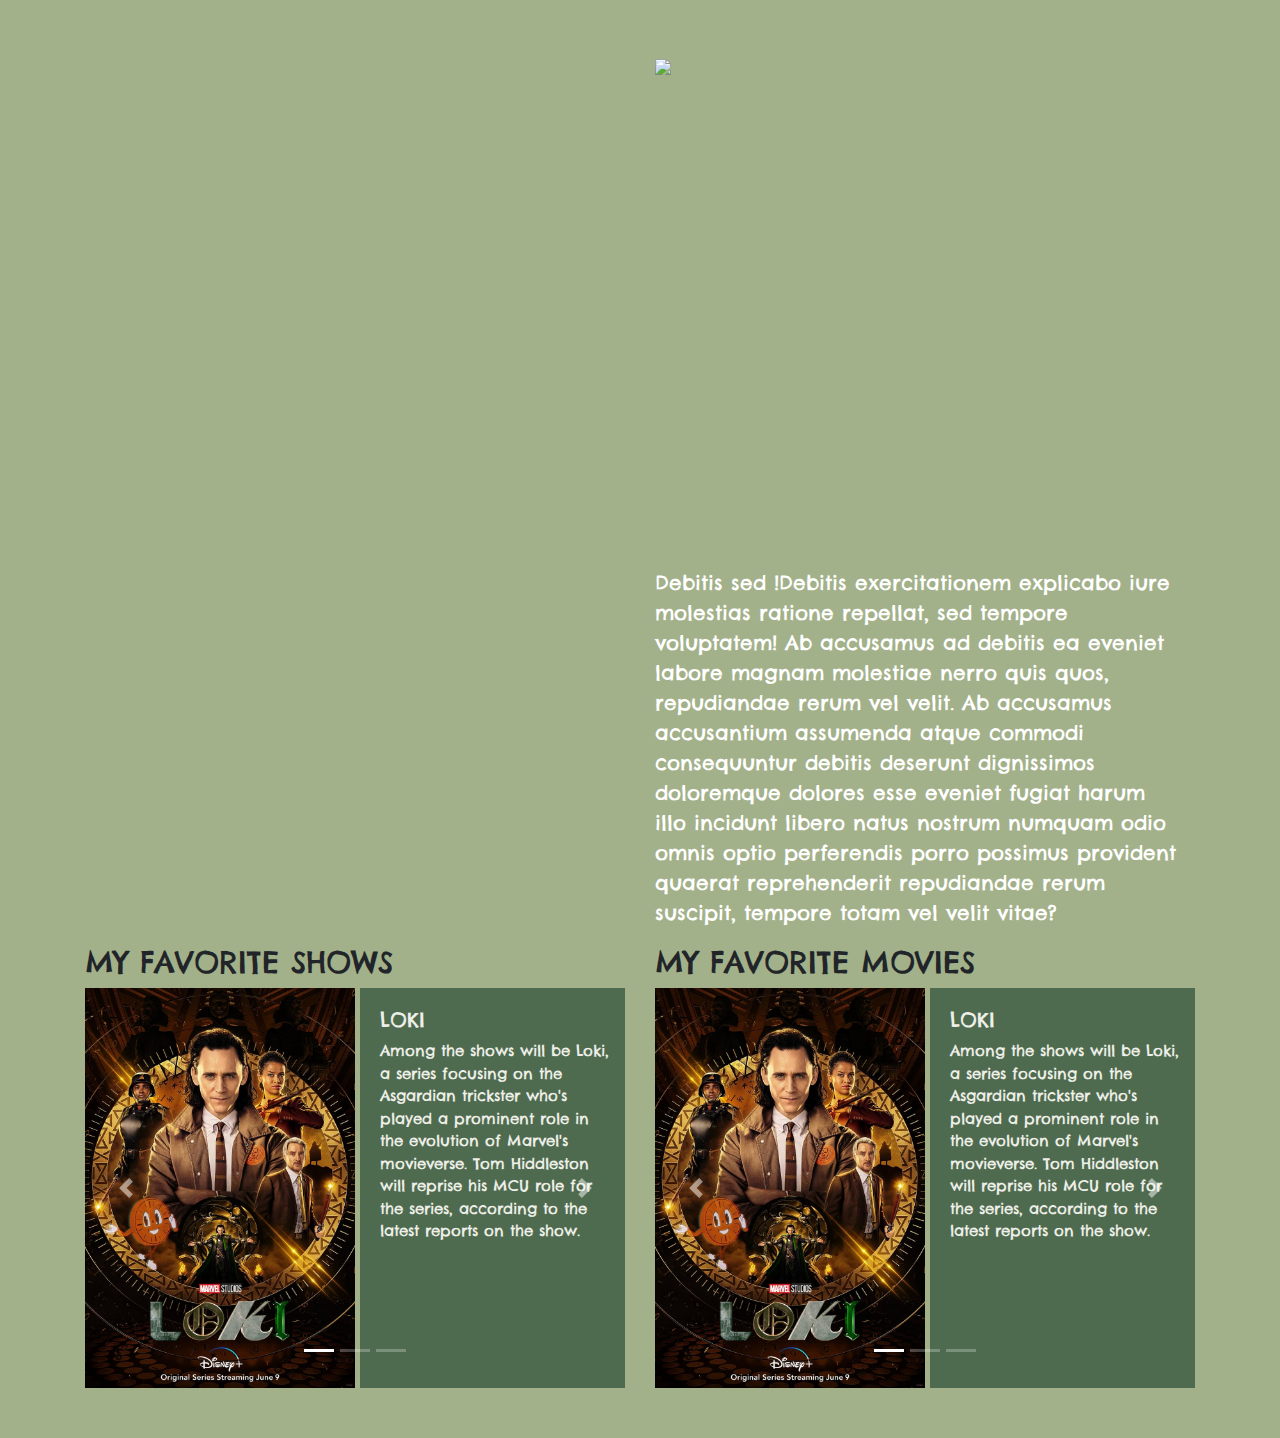
==== personal.html @ 5ac84c45 "added a personal page with an carousel" ====
<!DOCTYPE html>
<html lang="de">
<head>
    <meta charset="utf-8">
    <link rel="stylesheet" href="https://maxcdn.bootstrapcdn.com/bootstrap/4.5.2/css/bootstrap.min.css">
    <link rel="stylesheet" href="https://maxcdn.bootstrapcdn.com/bootstrap/4.0.0/css/bootstrap.min.css" integrity="sha384-Gn5384xqQ1aoWXA+058RXPxPg6fy4IWvTNh0E263XmFcJlSAwiGgFAW/dAiS6JXm" crossorigin="anonymous">
    <script src="https://code.jquery.com/jquery-3.2.1.slim.min.js" integrity="sha384-KJ3o2DKtIkvYIK3UENzmM7KCkRr/rE9/Qpg6aAZGJwFDMVNA/GpGFF93hXpG5KkN" crossorigin="anonymous"></script>
    <script src="https://cdnjs.cloudflare.com/ajax/libs/popper.js/1.12.9/umd/popper.min.js" integrity="sha384-ApNbgh9B+Y1QKtv3Rn7W3mgPxhU9K/ScQsAP7hUibX39j7fakFPskvXusvfa0b4Q" crossorigin="anonymous"></script>
    <script src="https://maxcdn.bootstrapcdn.com/bootstrap/4.0.0/js/bootstrap.min.js" integrity="sha384-JZR6Spejh4U02d8jOt6vLEHfe/JQGiRRSQQxSfFWpi1MquVdAyjUar5+76PVCmYl" crossorigin="anonymous"></script>
    <link rel="stylesheet" type="text/css" href="style.css">
    <link href="https://fonts.googleapis.com/css?family=Chelsea+Market" rel="stylesheet">
    <meta name="viewport" content="width=device-width, initial-scale=1">
    <title>LB02</title>
</head>
<body>
<div class="personal container">



<div class="container">
    <div class="row">
        <div class="col-md-6">
        <iframe src="https://open.spotify.com/embed/playlist/2rVO7nDTKiqUsT6PptPGSN" width="100%" height="510" frameBorder="0" allowtransparency="true" allow="encrypted-media"></iframe>
    </div>
        <div class="col-md-6">
            <img src="https://media.giphy.com/media/fTz2gJRh37GpDaiiyD/giphy.gif">
        </div>
    </div>
<div class="row">
    <div class="col-lg-6">

    </div>
    <div class="col-lg-6">
        <p class="">Debitis sed
            !Debitis exercitationem explicabo iure molestias ratione repellat, sed tempore voluptatem! Ab accusamus ad debitis ea eveniet labore magnam molestiae nerro quis quos, repudiandae rerum vel velit. Ab accusamus accusantium assumenda atque commodi consequuntur debitis deserunt dignissimos doloremque dolores esse eveniet fugiat harum illo incidunt libero natus nostrum numquam odio omnis optio perferendis porro possimus provident quaerat reprehenderit repudiandae rerum suscipit, tempore totam vel velit vitae?</p>
    </div>
</div>
</div>


    <div class="row">

        <div class="col-md-6">
        <h1 class="favs">MY FAVORITE SHOWS</h1>
        </div>

        <div class="col-md-6">
            <h1 class="favs">MY FAVORITE MOVIES</h1>
        </div>

    </div>

<div class="row">

    <div class="col-md-6">
        <div id="carouselExampleCaptions" class="carousel slide" data-ride="carousel">
            <ol class="carousel-indicators">
                <li data-target="#carouselExampleCaptions" data-slide-to="0" class="active"></li>
                <li data-target="#carouselExampleCaptions" data-slide-to="1"></li>
                <li data-target="#carouselExampleCaptions" data-slide-to="2"></li>
            </ol>
            <div class="carousel-inner">
                <div class="carousel-item active">
                    <img src="images/lokiposter.jpg" class="d-block w-50" alt="...">
                    <div class="carousel-caption d-none d-md-block">
                        <h5 class="help">loki</h5>
                        <p class="help">Among the shows will be Loki, a series focusing on the Asgardian trickster who's played a prominent role in the evolution of Marvel's movieverse. Tom Hiddleston will reprise his MCU role for the series, according to the latest reports on the show.</p>
                    </div>
                </div>
                <div class="carousel-item">
                    <img src="images/b99.jpg" class="d-block w-50" alt="...">
                    <div class="carousel-caption d-none d-md-block">
                        <h5 class="help">brooklyn nine nine</h5>
                        <p class="help">The series revolves around Jake Peralta (Andy Samberg), a New York City Police Department (NYPD) detective in Brooklyn's fictional 99th Precinct, who often comes into conflict with his commanding officer, the serious and stern Captain Raymond Holt</p>
                    </div>
                </div>
                <div class="carousel-item">
                    <img src="images/queensgambit.jpg" class="d-block w-50" alt="...">
                    <div class="carousel-caption d-none d-md-block">
                        <h5 class="help">the queens gambit</h5>
                        <p class="help">The Queen's Gambit follows the life of an orphan chess prodigy, Elizabeth Harmon, during her quest to become the world's greatest chess player while struggling with emotional problems, drugs and alcohol dependency.</p>
                    </div>
                </div>
            </div>
            <a class="carousel-control-prev" href="#carouselExampleCaptions" role="button" data-slide="prev">
                <span class="carousel-control-prev-icon" aria-hidden="true"></span>
                <span class="sr-only">Previous</span>
            </a>
            <a class="carousel-control-next" href="#carouselExampleCaptions" role="button" data-slide="next">
                <span class="carousel-control-next-icon" aria-hidden="true"></span>
                <span class="sr-only">Next</span>
            </a>
        </div>
    </div>



    <div class="col-md-6">

        <div id="carouselExampleCaptions" class="carousel slide" data-ride="carousel">
            <ol class="carousel-indicators">
                <li data-target="#carouselExampleCaptions" data-slide-to="0" class="active"></li>
                <li data-target="#carouselExampleCaptions" data-slide-to="1"></li>
                <li data-target="#carouselExampleCaptions" data-slide-to="2"></li>
            </ol>
            <div class="carousel-inner">
                <div class="carousel-item active">
                    <img src="images/lokiposter.jpg" class="d-block w-50" alt="...">
                    <div class="carousel-caption d-none d-md-block">
                        <h5 class="help">loki</h5>
                        <p class="help">Among the shows will be Loki, a series focusing on the Asgardian trickster who's played a prominent role in the evolution of Marvel's movieverse. Tom Hiddleston will reprise his MCU role for the series, according to the latest reports on the show.</p>
                    </div>
                </div>
                <div class="carousel-item">
                    <img src="images/b99.jpg" class="d-block w-50" alt="...">
                    <div class="carousel-caption d-none d-md-block">
                        <h5 class="help">brooklyn nine nine</h5>
                        <p class="help">The series revolves around Jake Peralta (Andy Samberg), a New York City Police Department (NYPD) detective in Brooklyn's fictional 99th Precinct, who often comes into conflict with his commanding officer, the serious and stern Captain Raymond Holt</p>
                    </div>
                </div>
                <div class="carousel-item">
                    <img src="images/queensgambit.jpg" class="d-block w-50" alt="...">
                    <div class="carousel-caption d-none d-md-block">
                        <h5 class="help">the queens gambit</h5>
                        <p class="help">The Queen's Gambit follows the life of an orphan chess prodigy, Elizabeth Harmon, during her quest to become the world's greatest chess player while struggling with emotional problems, drugs and alcohol dependency.</p>
                    </div>
                </div>
            </div>
            <a class="carousel-control-prev" href="#carouselExampleCaptions" role="button" data-slide="prev">
                <span class="carousel-control-prev-icon" aria-hidden="true"></span>
                <span class="sr-only">Previous</span>
            </a>
            <a class="carousel-control-next" href="#carouselExampleCaptions" role="button" data-slide="next">
                <span class="carousel-control-next-icon" aria-hidden="true"></span>
                <span class="sr-only">Next</span>
            </a>
        </div>
    </div>
</div>




</div>
</body>
</html>
---- style.css ----
body{
    background-color: #a3b18a !important;
    font-family: "arial";
    font-size: 20px;
    padding: 50px;
}

p{
    color: white;
    font-family: 'Chelsea Market', sans-serif;
}

h1{
    font-family: 'Chelsea Market', sans-serif; font-weight:400;

    }


h5{
    color: white;
    font-family: 'Chelsea Market', sans-serif;
    text-transform: uppercase;
    text-align: center;
}

.help{
text-align: left;}

#carouselButtons {
    margin-left: 100px;
    position: absolute;
}


.carousel-caption {
    position: absolute;
    left: 51%;
    width: 50%;
    height: 100%;
    background-color: #3a5a40;
    opacity: 0.8;
    bottom:0;
    right: auto;
    font-family: 'Chelsea Market', sans-serif;
    font-size: 15px;
    padding: 20px;
}

.d-block{
    background-color: darkolivegreen;
}

.favs{
    font-size: 30px;
}

.topnav {
    overflow: hidden;
    background-color: darkolivegreen;
}

.topnav a {
    float: left;
    color: #fff;
    text-align: center;
    padding: 14px 16px;
    text-decoration: none;
    font-size: 17px;
}

.topnav a:hover {
    background-color: #ddd;
    color: darkolivegreen;
}

.topnav a.active {
    background-color: #3a5a40;
    color: white;
}
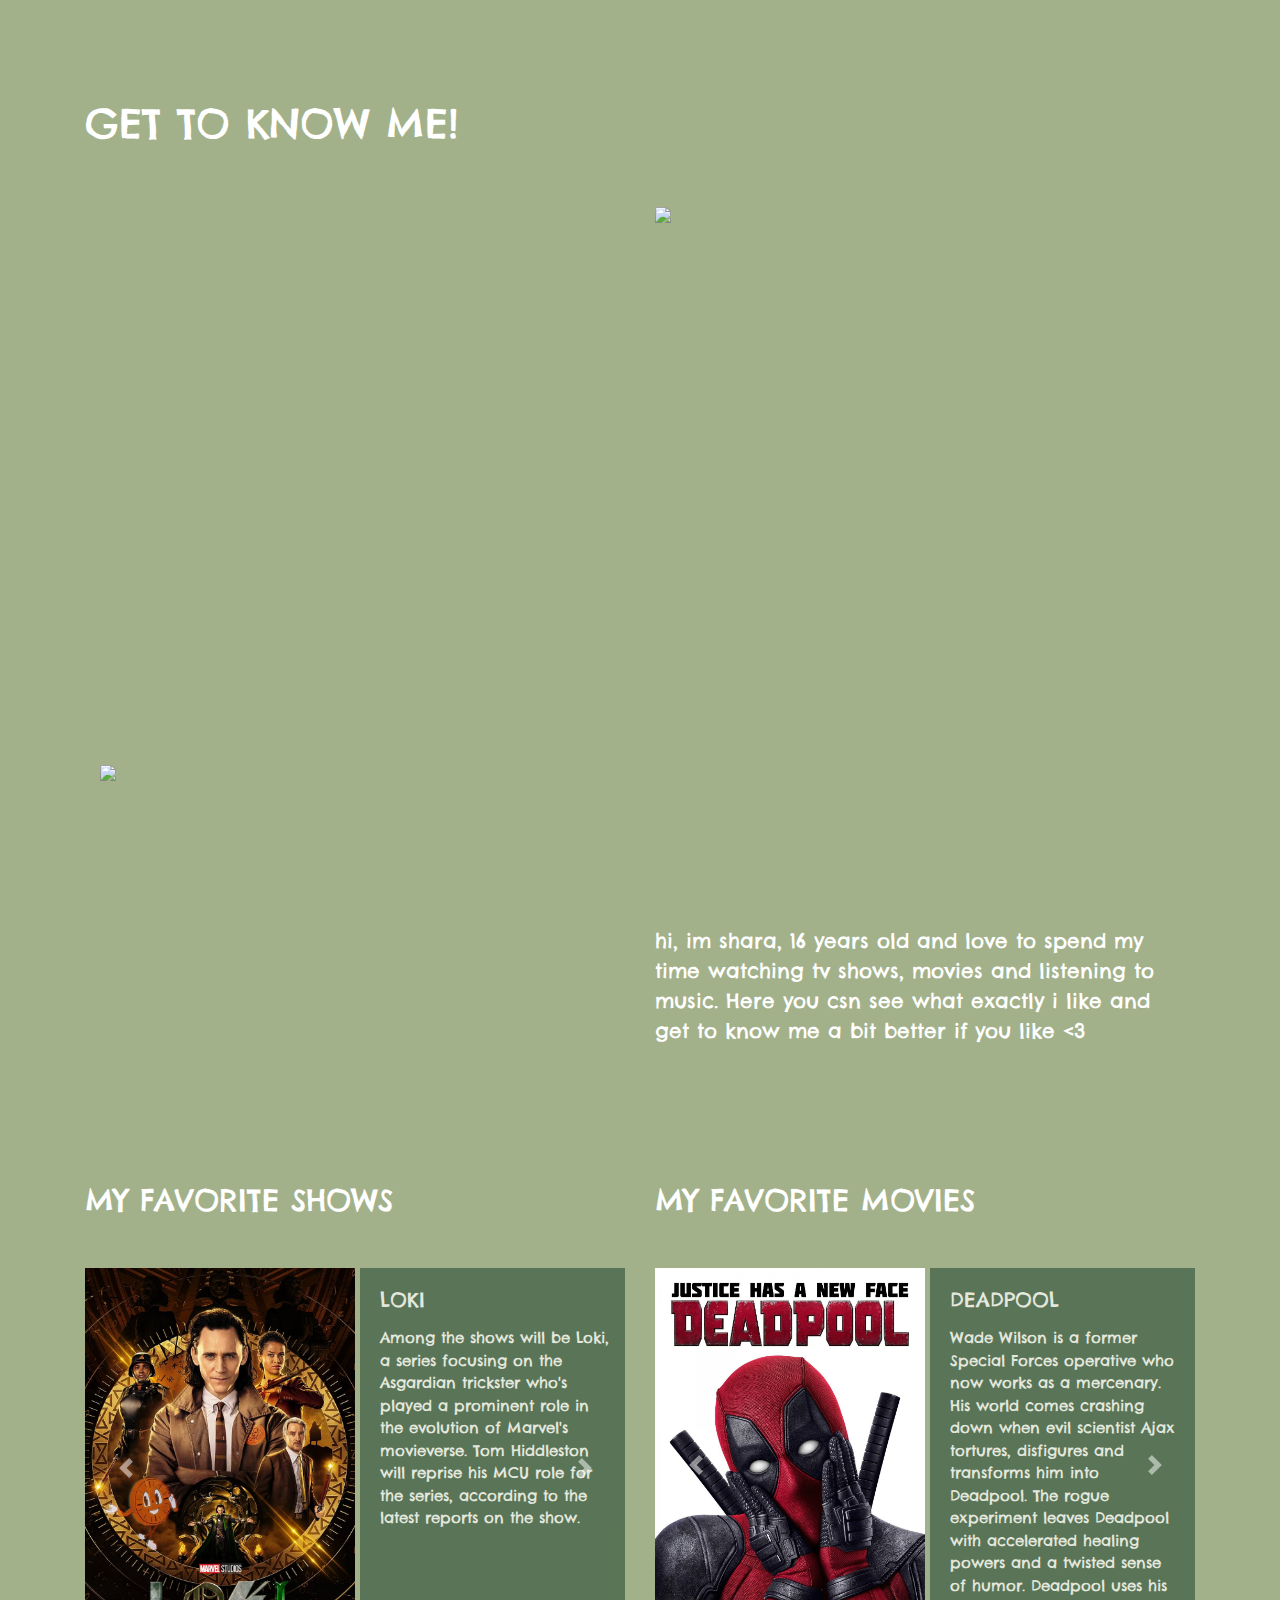
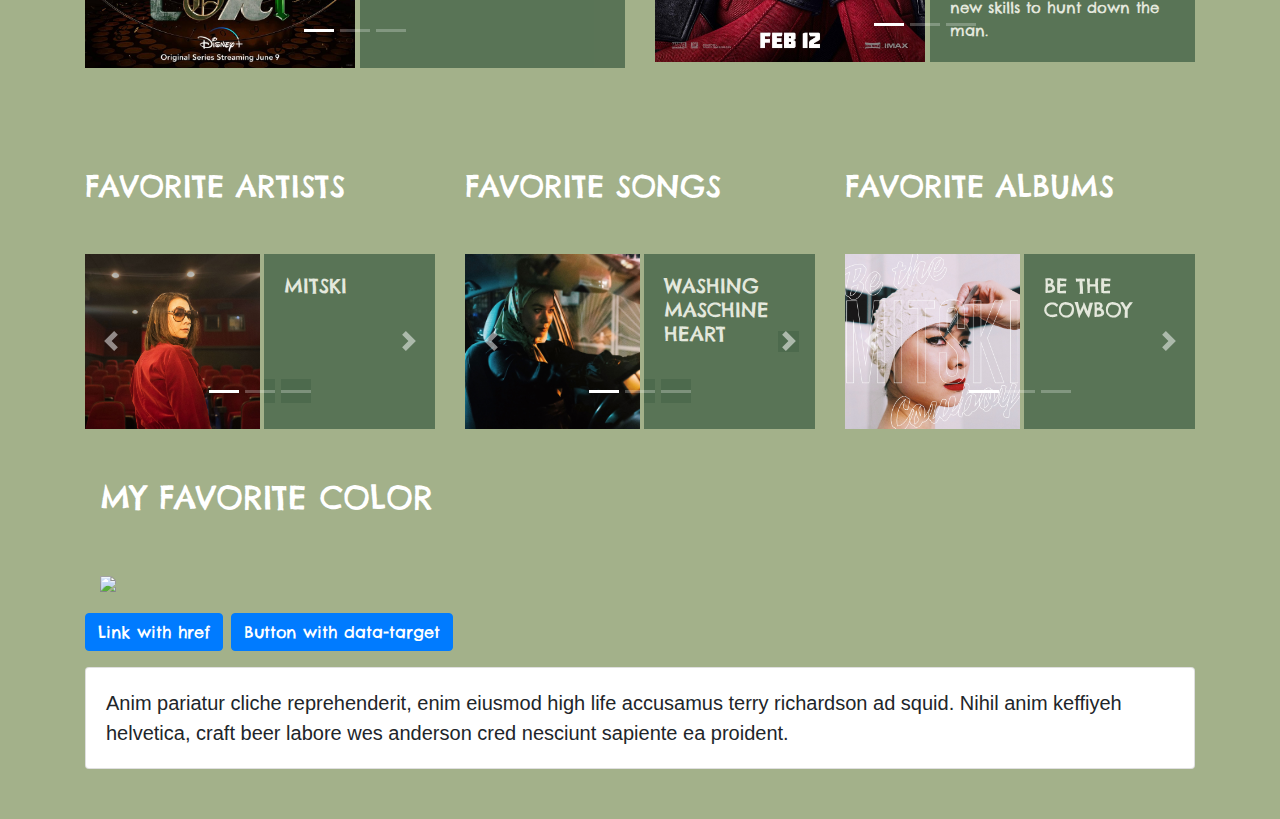
==== commit fe9864e6: "added more carousels and content" ====
--- a/personal.html
+++ b/personal.html
@@ -17,27 +17,33 @@
 
 
 
+    <h1>GET TO KNOW ME!</h1>
+
 <div class="container">
     <div class="row">
         <div class="col-md-6">
-        <iframe src="https://open.spotify.com/embed/playlist/2rVO7nDTKiqUsT6PptPGSN" width="100%" height="510" frameBorder="0" allowtransparency="true" allow="encrypted-media"></iframe>
+        <iframe src="https://open.spotify.com/embed/playlist/2rVO7nDTKiqUsT6PptPGSN" width="100%" height="480" frameBorder="0" allowtransparency="true" allow="encrypted-media"></iframe>
     </div>
         <div class="col-md-6">
-            <img src="https://media.giphy.com/media/fTz2gJRh37GpDaiiyD/giphy.gif">
-        </div>
-    </div>
+            <img class="img-fluid" src="https://media.giphy.com/media/daa8oT5L8Ox3ffWVjr/giphy.gif">
+        </div>
+    </div>
+
+
+
+    <div class="me">
 <div class="row">
     <div class="col-lg-6">
-
+        <img class="img-fluid" src="https://media.giphy.com/media/jjNuX0H9KWGotPwMfw/giphy.gif">
     </div>
     <div class="col-lg-6">
-        <p class="">Debitis sed
-            !Debitis exercitationem explicabo iure molestias ratione repellat, sed tempore voluptatem! Ab accusamus ad debitis ea eveniet labore magnam molestiae nerro quis quos, repudiandae rerum vel velit. Ab accusamus accusantium assumenda atque commodi consequuntur debitis deserunt dignissimos doloremque dolores esse eveniet fugiat harum illo incidunt libero natus nostrum numquam odio omnis optio perferendis porro possimus provident quaerat reprehenderit repudiandae rerum suscipit, tempore totam vel velit vitae?</p>
+        <p class="rollytrolly">hi, im shara, 16 years old and love to spend my time watching tv shows, movies and listening to music. Here you csn see what exactly i like and get to know me a bit better if you like <3 </p>
+            </div>
+        </div>
     </div>
 </div>
-</div>
-
-
+
+    <div class="carousel-1">
     <div class="row">
 
         <div class="col-md-6">
@@ -105,24 +111,24 @@
             </ol>
             <div class="carousel-inner">
                 <div class="carousel-item active">
-                    <img src="images/lokiposter.jpg" class="d-block w-50" alt="...">
-                    <div class="carousel-caption d-none d-md-block">
-                        <h5 class="help">loki</h5>
-                        <p class="help">Among the shows will be Loki, a series focusing on the Asgardian trickster who's played a prominent role in the evolution of Marvel's movieverse. Tom Hiddleston will reprise his MCU role for the series, according to the latest reports on the show.</p>
+                    <img src="images/deadpool.jpg" class="d-block w-50" alt="...">
+                    <div class="carousel-caption d-none d-md-block">
+                        <h5 class="help">deadpool</h5>
+                        <p class="help">Wade Wilson is a former Special Forces operative who now works as a mercenary. His world comes crashing down when evil scientist Ajax tortures, disfigures and transforms him into Deadpool. The rogue experiment leaves Deadpool with accelerated healing powers and a twisted sense of humor. Deadpool uses his new skills to hunt down the man.</p>
                     </div>
                 </div>
                 <div class="carousel-item">
-                    <img src="images/b99.jpg" class="d-block w-50" alt="...">
-                    <div class="carousel-caption d-none d-md-block">
-                        <h5 class="help">brooklyn nine nine</h5>
-                        <p class="help">The series revolves around Jake Peralta (Andy Samberg), a New York City Police Department (NYPD) detective in Brooklyn's fictional 99th Precinct, who often comes into conflict with his commanding officer, the serious and stern Captain Raymond Holt</p>
+                    <img src="images/xmendofp.jpg" class="d-block w-50" alt="...">
+                    <div class="carousel-caption d-none d-md-block">
+                        <h5 class="help">x-men days of future past</h5>
+                        <p class="help">Convinced that mutants pose a threat to humanity, Dr. Bolivar Trask develops the Sentinels, enormous robotic weapons that can detect a mutant gene and zero in on that person. With mutants now facing extinction, Wolverine volunteers to go back in time and rally the X-Men of the past to help change a moment in history and thereby save their future.</p>
                     </div>
                 </div>
                 <div class="carousel-item">
-                    <img src="images/queensgambit.jpg" class="d-block w-50" alt="...">
-                    <div class="carousel-caption d-none d-md-block">
-                        <h5 class="help">the queens gambit</h5>
-                        <p class="help">The Queen's Gambit follows the life of an orphan chess prodigy, Elizabeth Harmon, during her quest to become the world's greatest chess player while struggling with emotional problems, drugs and alcohol dependency.</p>
+                    <img src="images/ragnarok.jpg" class="d-block w-50" alt="...">
+                    <div class="carousel-caption d-none d-md-block">
+                        <h5 class="help">thor ragnarok</h5>
+                        <p class="help">Imprisoned on the other side of the universe, the mighty Thor finds himself in a deadly gladiatorial contest that pits him against the Hulk, his former ally and fellow Avenger. Thor's quest for survival leads him in a race against time to prevent the all-powerful Hela from destroying his home world and the Asgardian civilization.</p>
                     </div>
                 </div>
             </div>
@@ -137,6 +143,193 @@
         </div>
     </div>
 </div>
+</div>
+
+
+
+
+
+    <div class="row">
+
+        <div class="col-md-4">
+            <h3 class="favs"> FAVORITE ARTISTS</h3>
+        </div>
+
+        <div class="col-md-4">
+            <h3 class="favs">FAVORITE SONGS</h3>
+        </div>
+
+        <div class="col-md-4">
+            <h3 class="favs">FAVORITE ALBUMS</h3>
+        </div>
+
+    </div>
+
+    <div class="row">
+
+        <div class="col-md-4">
+            <div id="carouselExampleCaptions" class="carousel slide" data-ride="carousel">
+                <ol class="carousel-indicators">
+                    <li data-target="#carouselExampleCaptions" data-slide-to="0" class="active"></li>
+                    <li data-target="#carouselExampleCaptions" data-slide-to="1"></li>
+                    <li data-target="#carouselExampleCaptions" data-slide-to="2"></li>
+                </ol>
+                <div class="carousel-inner">
+                    <div class="carousel-item active">
+                        <img src="images/mitski.jpg" class="d-block w-50" alt="...">
+                        <div class="carousel-caption d-none d-md-block">
+                            <h5 class="help">mitski</h5>
+                            <p class="help"></p>
+                        </div>
+                    </div>
+                    <div class="carousel-item">
+                        <img src="images/patd.jpg" class="d-block w-50" alt="...">
+                        <div class="carousel-caption d-none d-md-block">
+                            <h5 class="help">panic at the disco</h5>
+                        </div>
+                    </div>
+                    <div class="carousel-item">
+                        <img src="images/thenb.jpg" class="d-block w-50" alt="...">
+                        <div class="carousel-caption d-none d-md-block">
+                            <h5 class="help">the neighorhood</h5>
+                        </div>
+                    </div>
+                </div>
+                <a class="carousel-control-prev" href="#carouselExampleCaptions" role="button" data-slide="prev">
+                    <span class="carousel-control-prev-icon" aria-hidden="true"></span>
+                    <span class="sr-only">Previous</span>
+                </a>
+                <a class="carousel-control-next" href="#carouselExampleCaptions" role="button" data-slide="next">
+                    <span class="carousel-control-next-icon" aria-hidden="true"></span>
+                    <span class="sr-only">Next</span>
+                </a>
+            </div>
+        </div>
+
+
+
+        <div class="col-md-4">
+            <div id="carouselExampleCaptions" class="carousel slide" data-ride="carousel">
+                <ol class="carousel-indicators">
+                    <li data-target="#carouselExampleCaptions" data-slide-to="0" class="active"></li>
+                    <li data-target="#carouselExampleCaptions" data-slide-to="1"></li>
+                    <li data-target="#carouselExampleCaptions" data-slide-to="2"></li>
+                </ol>
+                <div class="carousel-inner">
+                    <div class="carousel-item active">
+                        <img src="images/washingmashine.jpg" class="d-block w-50" alt="...">
+                        <div class="carousel-caption d-none d-md-block">
+                            <h5 class="help">washing maschine heart</h5>
+                        </div>
+                    </div>
+                    <div class="carousel-item">
+                        <img src="images/jellyjelly.jpg" class="d-block w-50" alt="...">
+                        <div class="carousel-caption d-none d-md-block">
+                            <h5 class="help">jealousy, jealousy</h5>
+                        </div>
+                    </div>
+                    <div class="carousel-item">
+                        <img src="images/softcore.jpg" class="d-block w-50" alt="...">
+                        <div class="carousel-caption d-none d-md-block">
+                            <h5 class="help">softcore</h5>
+                        </div>
+                    </div>
+                </div>
+                <a class="carousel-control-prev" href="#carouselExampleCaptions" role="button" data-slide="prev">
+                    <span class="carousel-control-prev-icon" aria-hidden="true"></span>
+                    <span class="sr-only">Previous</span>
+                </a>
+                <a class="carousel-control-next" href="#carouselExampleCaptions" role="button" data-slide="next">
+                    <span class="carousel-control-next-icon" aria-hidden="true"></span>
+                    <span class="sr-only">Next</span>
+                </a>
+            </div>
+        </div>
+
+
+        <div class="col-md-4">
+
+            <div id="carouselExampleCaptions" class="carousel slide" data-ride="carousel">
+                <ol class="carousel-indicators">
+                    <li data-target="#carouselExampleCaptions" data-slide-to="0" class="active"></li>
+                    <li data-target="#carouselExampleCaptions" data-slide-to="1"></li>
+                    <li data-target="#carouselExampleCaptions" data-slide-to="2"></li>
+                </ol>
+                <div class="carousel-inner">
+                    <div class="carousel-item active">
+                        <img src="images/bethecowboy.jpg" class="d-block w-50" alt="...">
+                        <div class="carousel-caption d-none d-md-block">
+                            <h5 class="help">be the cowboy</h5>
+                        </div>
+                    </div>
+                    <div class="carousel-item">
+                        <img src="images/sour.jpeg" class="d-block w-50" alt="...">
+                        <div class="carousel-caption d-none d-md-block">
+                            <h5 class="help">sour</h5>
+                        </div>
+                    </div>
+                    <div class="carousel-item">
+                        <img src="images/tdoab.jpg" class="d-block w-50" alt="...">
+                        <div class="carousel-caption d-none d-md-block">
+                            <h5 class="help">the death of a bachelor</h5>
+                        </div>
+                    </div>
+                </div>
+                <a class="carousel-control-prev" href="#carouselExampleCaptions" role="button" data-slide="prev">
+                    <span class="carousel-control-prev-icon" aria-hidden="true"></span>
+                    <span class="sr-only">Previous</span>
+                </a>
+                <a class="carousel-control-next" href="#carouselExampleCaptions" role="button" data-slide="next">
+                    <span class="carousel-control-next-icon" aria-hidden="true"></span>
+                    <span class="sr-only">Next</span>
+                </a>
+            </div>
+        </div>
+    </div>
+
+
+
+
+
+
+
+    <div class="container">
+        <div class="row">
+            <div class="col-md-6">
+                <h2>MY FAVORITE COLOR</h2>
+                <img class="img-fluid" src="https://media.giphy.com/media/5lBCid77wSHTqIKeOk/giphy.gif">
+            </div>
+            <div class="col-md-6">
+
+            </div>
+        </div>
+        <div class="row">
+            <div class="col-lg-6">
+
+            </div>
+            <div class="col-lg-6">
+                <p class=""></p>
+            </div>
+        </div>
+    </div>
+
+
+
+
+
+    <p>
+        <a class="btn btn-primary" data-toggle="collapse.show" href="#collapseExample" role="button" aria-expanded="false" aria-controls="collapseExample">
+            Link with href
+        </a>
+        <button class="btn btn-primary" type="button" data-toggle="collapse" data-target="#collapseExample" aria-expanded="false" aria-controls="collapseExample">
+            Button with data-target
+        </button>
+    </p>
+    <div class="collapse.show" id="collapseExample">
+        <div class="card card-body">
+            Anim pariatur cliche reprehenderit, enim eiusmod high life accusamus terry richardson ad squid. Nihil anim keffiyeh helvetica, craft beer labore wes anderson cred nesciunt sapiente ea proident.
+        </div>
+    </div>
 
 
 
--- a/style.css
+++ b/style.css
@@ -10,9 +10,11 @@
     font-family: 'Chelsea Market', sans-serif;
 }
 
-h1{
+h1, h2, h3, h4, h5, h6{
     font-family: 'Chelsea Market', sans-serif; font-weight:400;
-
+    color: white;
+    margin-bottom: 50px;
+    margin-top: 50px;
     }
 
 
@@ -38,7 +40,7 @@
     width: 50%;
     height: 100%;
     background-color: #3a5a40;
-    opacity: 0.8;
+    opacity: 0.7;
     bottom:0;
     right: auto;
     font-family: 'Chelsea Market', sans-serif;
@@ -78,3 +80,28 @@
     color: white;
 }
 
+.help{
+    margin-top: 0;
+    margin-bottom: 15px;
+}
+
+.carousel-1{
+    margin-bottom: 50px;
+}
+
+.welcome{
+    margin-top: 200px;
+}
+
+.clickhere{
+    text-align: center;
+}
+
+.me{
+    margin-top: 70px;
+    margin-bottom: 70px;
+}
+
+.rollytrolly{
+    margin-top: 170px;
+}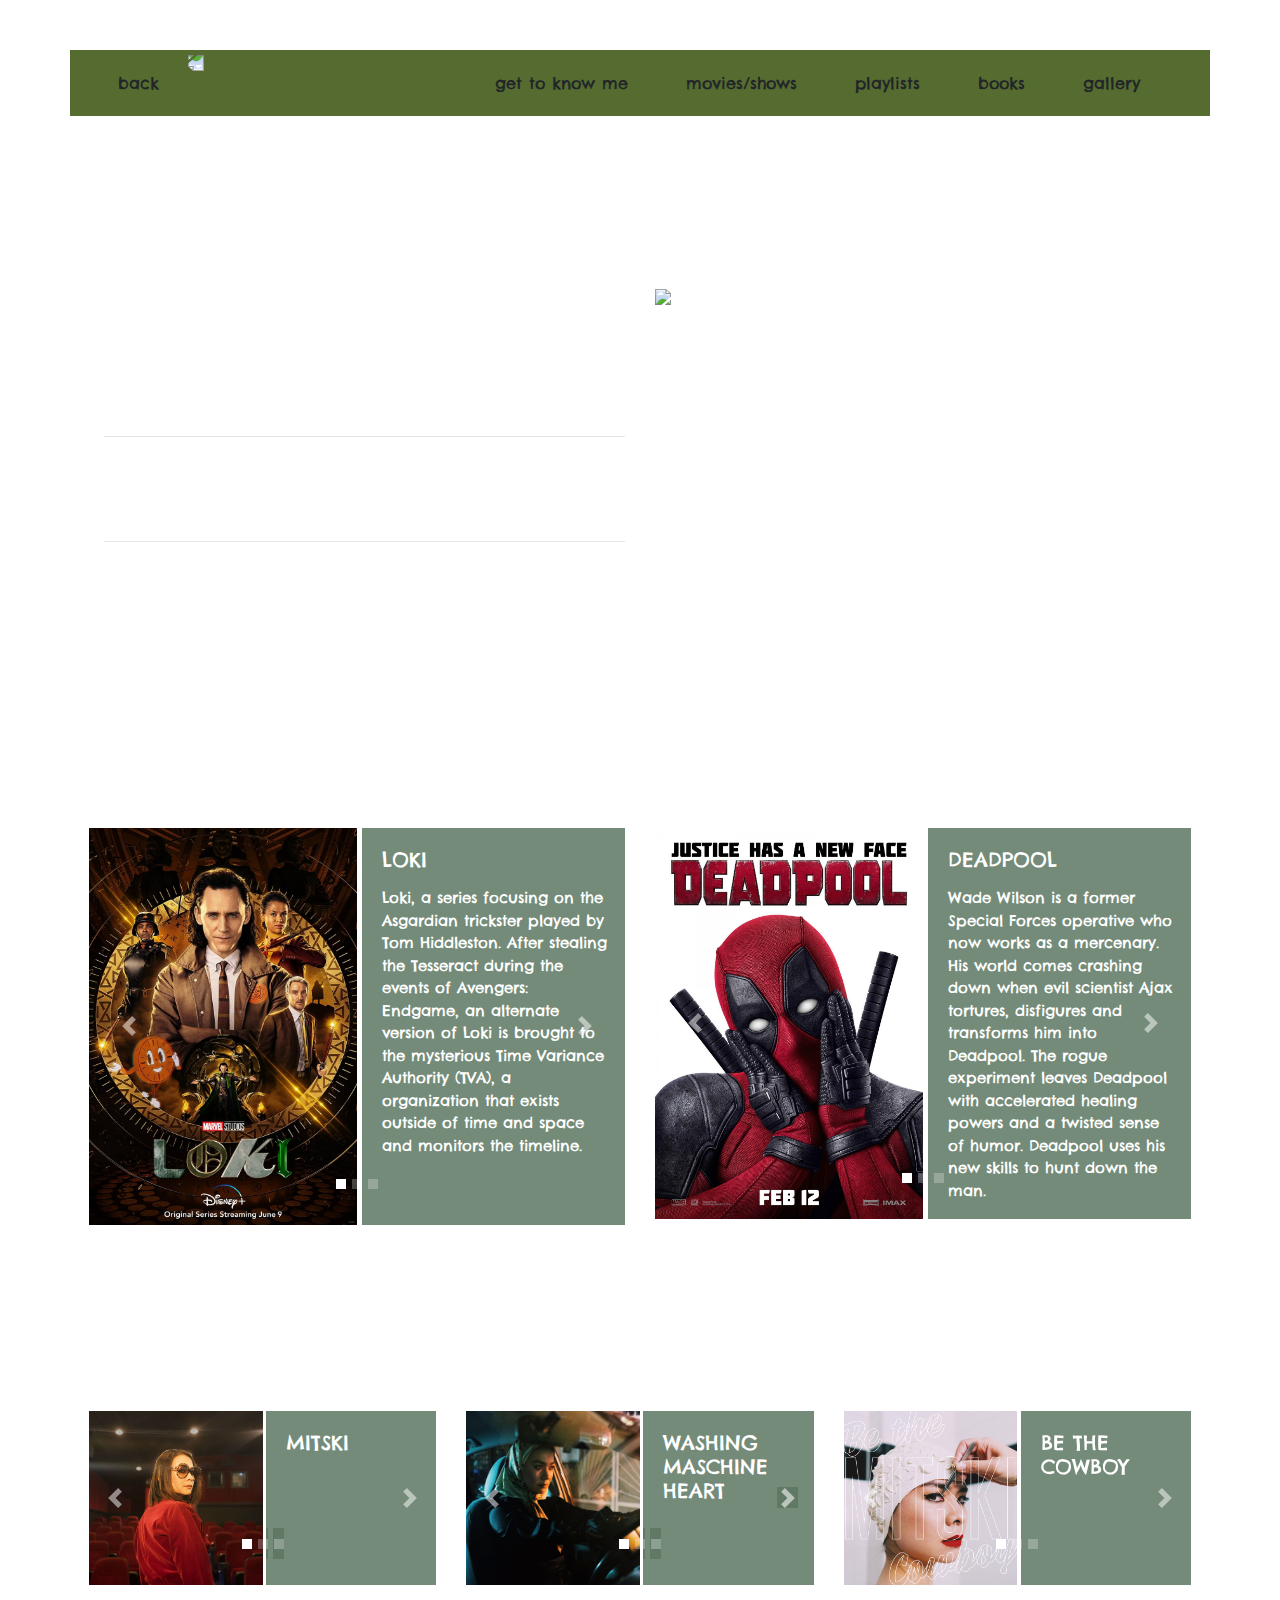
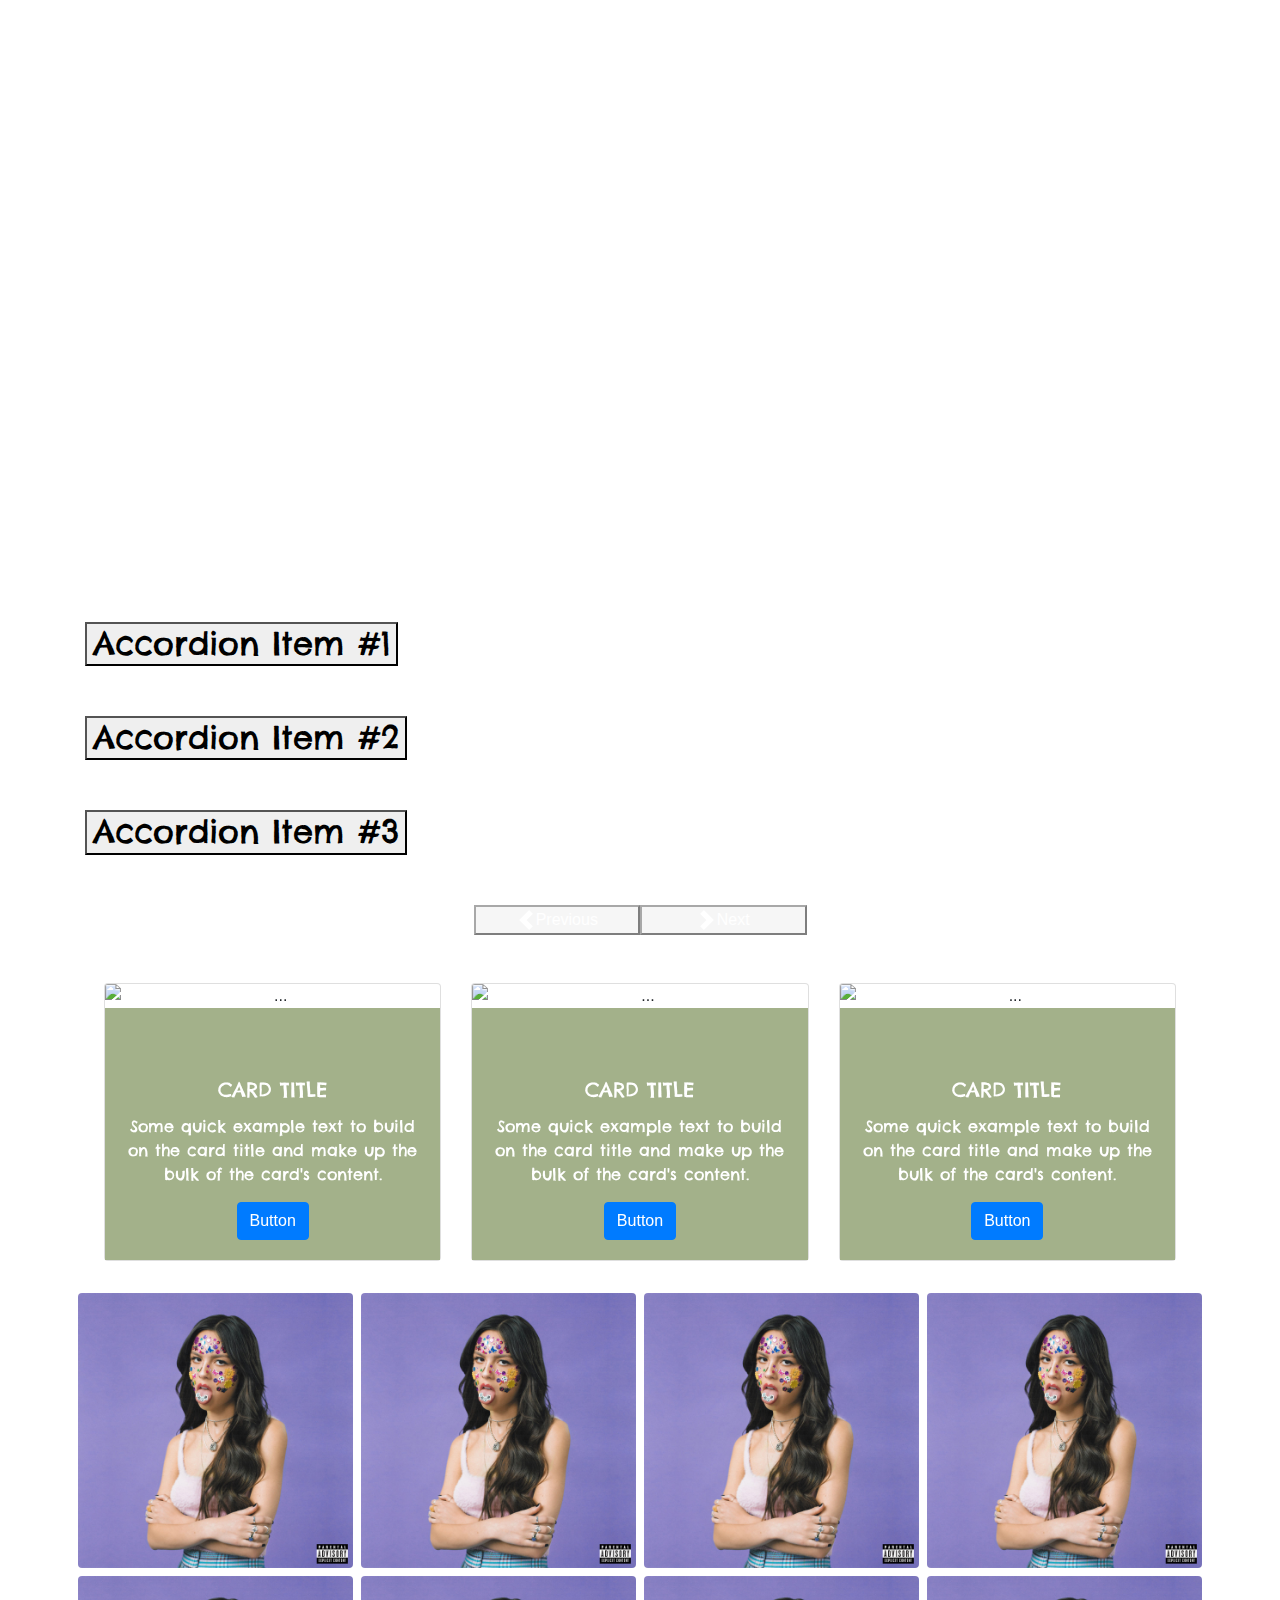
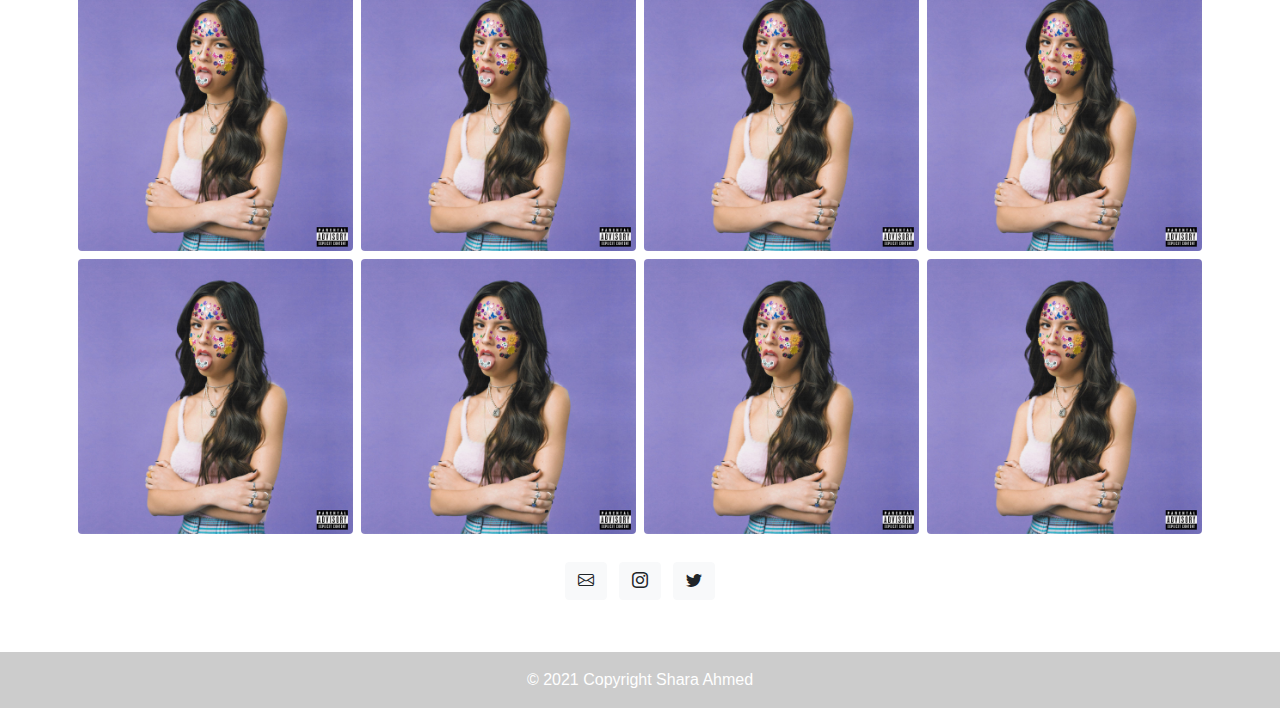
==== commit 45fea8d5: "fixed styling" ====
--- a/personal.html
+++ b/personal.html
@@ -9,39 +9,64 @@
     <script src="https://maxcdn.bootstrapcdn.com/bootstrap/4.0.0/js/bootstrap.min.js" integrity="sha384-JZR6Spejh4U02d8jOt6vLEHfe/JQGiRRSQQxSfFWpi1MquVdAyjUar5+76PVCmYl" crossorigin="anonymous"></script>
     <link rel="stylesheet" type="text/css" href="style.css">
     <link href="https://fonts.googleapis.com/css?family=Chelsea+Market" rel="stylesheet">
+    <link rel="stylesheet" href="https://cdn.jsdelivr.net/npm/bootstrap-icons@1.5.0/font/bootstrap-icons.css">
     <meta name="viewport" content="width=device-width, initial-scale=1">
     <title>LB02</title>
 </head>
 <body>
 <div class="personal container">
 
+    <div class="row topnav">
+        <div class="col-md-4">
+    <img class="arrow-about" src="https://media.giphy.com/media/HtSh6g7nm7MNc0xqxK/giphy.gif">
+    <a  class="clickhere" href="start.html"> <button type="button" class="btn btn">back</button></a>
+    </div>
+        <div class="col-md-8">
+    <a  class="clickhere" href="start.html"> <button type="button" class="btn btn">get to know me</button></a>
+    <a  class="clickhere" href="start.html"> <button type="button" class="btn btn">movies/shows</button></a>
+    <a  class="clickhere" href="start.html"> <button type="button" class="btn btn">playlists</button></a>
+    <a  class="clickhere" href="start.html"> <button type="button" class="btn btn">books</button></a>
+    <a  class="clickhere" href="start.html"> <button type="button" class="btn btn">gallery</button></a>
+        </div>
+    </div>
+
 
 
     <h1>GET TO KNOW ME!</h1>
 
 <div class="container">
-    <div class="row">
-        <div class="col-md-6">
-        <iframe src="https://open.spotify.com/embed/playlist/2rVO7nDTKiqUsT6PptPGSN" width="100%" height="480" frameBorder="0" allowtransparency="true" allow="encrypted-media"></iframe>
-    </div>
-        <div class="col-md-6">
-            <img class="img-fluid" src="https://media.giphy.com/media/daa8oT5L8Ox3ffWVjr/giphy.gif">
-        </div>
-    </div>
-
-
 
     <div class="me">
 <div class="row">
     <div class="col-lg-6">
+
+        <p class="rollytrolly">hi, im shara, 16 years old and love to spend my time watching tv shows and
+            movies, reading books and comics and of course listening to music. Here you can see what exactly i like and get to know me a
+            bit better</p>
+
+        <hr>
+
+        <p class="rolly">This Website is also one of my school projects (LB02) for my second semster in my first year of my
+            apprenticeship as a mediamatician</p>
+
+        <hr>
+
+        <p class="rollytroll"> down below you can see few of my favorite movies, shows,songs, artists and more...</p>
+
+
+
+    </div>
+    <div class="col-lg-6">
+
         <img class="img-fluid" src="https://media.giphy.com/media/jjNuX0H9KWGotPwMfw/giphy.gif">
-    </div>
-    <div class="col-lg-6">
-        <p class="rollytrolly">hi, im shara, 16 years old and love to spend my time watching tv shows, movies and listening to music. Here you csn see what exactly i like and get to know me a bit better if you like <3 </p>
-            </div>
+
+
+    </div>
         </div>
     </div>
 </div>
+
+
 
     <div class="carousel-1">
     <div class="row">
@@ -59,7 +84,7 @@
 <div class="row">
 
     <div class="col-md-6">
-        <div id="carouselExampleCaptions" class="carousel slide" data-ride="carousel">
+        <div class="carousel slide" data-ride="carousel">
             <ol class="carousel-indicators">
                 <li data-target="#carouselExampleCaptions" data-slide-to="0" class="active"></li>
                 <li data-target="#carouselExampleCaptions" data-slide-to="1"></li>
@@ -70,7 +95,7 @@
                     <img src="images/lokiposter.jpg" class="d-block w-50" alt="...">
                     <div class="carousel-caption d-none d-md-block">
                         <h5 class="help">loki</h5>
-                        <p class="help">Among the shows will be Loki, a series focusing on the Asgardian trickster who's played a prominent role in the evolution of Marvel's movieverse. Tom Hiddleston will reprise his MCU role for the series, according to the latest reports on the show.</p>
+                        <p class="help">Loki, a series focusing on the Asgardian trickster played by Tom Hiddleston. After stealing the Tesseract during the events of Avengers: Endgame, an alternate version of Loki is brought to the mysterious Time Variance Authority (TVA), a organization that exists outside of time and space and monitors the timeline.</p>
                     </div>
                 </div>
                 <div class="carousel-item">
@@ -103,7 +128,7 @@
 
     <div class="col-md-6">
 
-        <div id="carouselExampleCaptions" class="carousel slide" data-ride="carousel">
+        <div class="carousel slide" data-ride="carousel">
             <ol class="carousel-indicators">
                 <li data-target="#carouselExampleCaptions" data-slide-to="0" class="active"></li>
                 <li data-target="#carouselExampleCaptions" data-slide-to="1"></li>
@@ -121,7 +146,7 @@
                     <img src="images/xmendofp.jpg" class="d-block w-50" alt="...">
                     <div class="carousel-caption d-none d-md-block">
                         <h5 class="help">x-men days of future past</h5>
-                        <p class="help">Convinced that mutants pose a threat to humanity, Dr. Bolivar Trask develops the Sentinels, enormous robotic weapons that can detect a mutant gene and zero in on that person. With mutants now facing extinction, Wolverine volunteers to go back in time and rally the X-Men of the past to help change a moment in history and thereby save their future.</p>
+                        <p class="help">Convinced that mutants pose a threat to humanity, Dr.Trask develops a robotic weapons that can detect the mutant gene a person. With mutants now facing extinction, Wolverine volunteers to go back in time and help the X-Men of the past to change a moment in history and thereby save their future.</p>
                     </div>
                 </div>
                 <div class="carousel-item">
@@ -145,10 +170,6 @@
 </div>
 </div>
 
-
-
-
-
     <div class="row">
 
         <div class="col-md-4">
@@ -168,7 +189,7 @@
     <div class="row">
 
         <div class="col-md-4">
-            <div id="carouselExampleCaptions" class="carousel slide" data-ride="carousel">
+            <div class="carousel slide" data-ride="carousel">
                 <ol class="carousel-indicators">
                     <li data-target="#carouselExampleCaptions" data-slide-to="0" class="active"></li>
                     <li data-target="#carouselExampleCaptions" data-slide-to="1"></li>
@@ -191,7 +212,7 @@
                     <div class="carousel-item">
                         <img src="images/thenb.jpg" class="d-block w-50" alt="...">
                         <div class="carousel-caption d-none d-md-block">
-                            <h5 class="help">the neighorhood</h5>
+                            <h5 class="help">The Neighbour-hood</h5>
                         </div>
                     </div>
                 </div>
@@ -209,7 +230,7 @@
 
 
         <div class="col-md-4">
-            <div id="carouselExampleCaptions" class="carousel slide" data-ride="carousel">
+            <div class="carousel slide" data-ride="carousel">
                 <ol class="carousel-indicators">
                     <li data-target="#carouselExampleCaptions" data-slide-to="0" class="active"></li>
                     <li data-target="#carouselExampleCaptions" data-slide-to="1"></li>
@@ -292,49 +313,412 @@
 
 
 
-
-    <div class="container">
-        <div class="row">
-            <div class="col-md-6">
-                <h2>MY FAVORITE COLOR</h2>
-                <img class="img-fluid" src="https://media.giphy.com/media/5lBCid77wSHTqIKeOk/giphy.gif">
-            </div>
-            <div class="col-md-6">
-
-            </div>
-        </div>
-        <div class="row">
-            <div class="col-lg-6">
-
-            </div>
-            <div class="col-lg-6">
-                <p class=""></p>
-            </div>
-        </div>
-    </div>
-
-
-
-
-
-    <p>
-        <a class="btn btn-primary" data-toggle="collapse.show" href="#collapseExample" role="button" aria-expanded="false" aria-controls="collapseExample">
-            Link with href
-        </a>
-        <button class="btn btn-primary" type="button" data-toggle="collapse" data-target="#collapseExample" aria-expanded="false" aria-controls="collapseExample">
-            Button with data-target
-        </button>
-    </p>
-    <div class="collapse.show" id="collapseExample">
-        <div class="card card-body">
-            Anim pariatur cliche reprehenderit, enim eiusmod high life accusamus terry richardson ad squid. Nihil anim keffiyeh helvetica, craft beer labore wes anderson cred nesciunt sapiente ea proident.
-        </div>
-    </div>
-
-
-
-
+    <div class="spotify">
+    <div class="row">
+        <div class="col-md-8">
+            <p>text text text text text text text text text text text text text text text text text text text text
+                text text text text text text text text text text text text text text text text text text text text tex
+                text text text text text text text text text text text text text text text text text text text text
+                text text text text text text text text text text text text text text text text text text text text text
+                text text text text text text text text text text text text text text text text text text text text tex
+                text text text text text text text text text text text text text text text text text text text text tex
+                text text text text text text text text text text text text text text text text text text text text
+            </p>
+
+        </div>
+        <div class="col-md-4">
+            <iframe src="https://open.spotify.com/embed/playlist/2rVO7nDTKiqUsT6PptPGSN" width="100%" height="480" frameBorder="0" allowtransparency="true" allow="encrypted-media"></iframe>
+
+        </div>
+    </div>
 </div>
+
+
+    <!--
+        <div class="container">
+            <div class="row">
+                <div class="col-md-6">
+                    <h2>MY FAVORITE COLOR</h2>
+                    <img class="img-fluid" src="https://media.giphy.com/media/5lBCid77wSHTqIKeOk/giphy.gif">
+                </div>
+                <div class="col-md-6">
+
+                </div>
+            </div>
+            <div class="row">
+                <div class="col-lg-6">
+
+                </div>
+                <div class="col-lg-6">
+                    <p class=""></p>
+                </div>
+            </div>
+        </div>
+    -->
+
+
+
+
+
+    <div class="accordion accordion-flush" id="accordionFlushExample">
+        <div class="accordion-item">
+            <h2 class="accordion-header" id="flush-headingOne">
+                <button class="accordion-button collapsed" type="button" data-bs-toggle="collapse" data-bs-target="#flush-collapseOne" aria-expanded="false" aria-controls="flush-collapseOne">
+                    Accordion Item #1
+                </button>
+            </h2>
+            <div id="flush-collapseOne" class="accordion-collapse collapse" aria-labelledby="flush-headingOne" data-bs-parent="#accordionFlushExample">
+                <div class="accordion-body">Placeholder content for this accordion, which is intended to demonstrate the <code>.accordion-flush</code> class. This is the first item's accordion body.</div>
+            </div>
+        </div>
+        <div class="accordion-item">
+            <h2 class="accordion-header" id="flush-headingTwo">
+                <button class="accordion-button collapsed" type="button" data-bs-toggle="collapse" data-bs-target="#flush-collapseTwo" aria-expanded="false" aria-controls="flush-collapseTwo">
+                    Accordion Item #2
+                </button>
+            </h2>
+            <div id="flush-collapseTwo" class="accordion-collapse collapse" aria-labelledby="flush-headingTwo" data-bs-parent="#accordionFlushExample">
+                <div class="accordion-body">Placeholder content for this accordion, which is intended to demonstrate the <code>.accordion-flush</code> class. This is the second item's accordion body. Let's imagine this being filled with some actual content.</div>
+            </div>
+        </div>
+        <div class="accordion-item">
+            <h2 class="accordion-header" id="flush-headingThree">
+                <button class="accordion-button collapsed" type="button" data-bs-toggle="collapse" data-bs-target="#flush-collapseThree" aria-expanded="false" aria-controls="flush-collapseThree">
+                    Accordion Item #3
+                </button>
+            </h2>
+            <div id="flush-collapseThree" class="accordion-collapse collapse" aria-labelledby="flush-headingThree" data-bs-parent="#accordionFlushExample">
+                <div class="accordion-body">Placeholder content for this accordion, which is intended to demonstrate the <code>.accordion-flush</code> class. This is the third item's accordion body. Nothing more exciting happening here in terms of content, but just filling up the space to make it look, at least at first glance, a bit more representative of how this would look in a real-world application.</div>
+            </div>
+        </div>
+    </div>
+
+
+
+
+
+
+
+
+    <!-- Carousel wrapper -->
+    <div
+            id="carouselMultiItemExample"
+            class="carousel slide carousel-dark text-center"
+            data-mdb-ride="carousel"
+    >
+        <!-- Controls -->
+        <div class="d-flex justify-content-center mb-4">
+            <button
+                    class="carousel-control-prev position-relative"
+                    type="button"
+                    data-mdb-target="#carouselMultiItemExample"
+                    data-mdb-slide="prev"
+            >
+                <span class="carousel-control-prev-icon" aria-hidden="true"></span>
+                <span class="visually-hidden">Previous</span>
+            </button>
+            <button
+                    class="carousel-control-next position-relative"
+                    type="button"
+                    data-mdb-target="#carouselMultiItemExample"
+                    data-mdb-slide="next"
+            >
+                <span class="carousel-control-next-icon" aria-hidden="true"></span>
+                <span class="visually-hidden">Next</span>
+            </button>
+        </div>
+        <!-- Inner -->
+        <div class="carousel-inner py-4">
+            <!-- Single item -->
+            <div class="carousel-item active">
+                <div class="container">
+                    <div class="row">
+                        <div class="col-lg-4">
+                            <div class="card">
+                                <img
+                                        src="https://mdbootstrap.com/img/new/standard/nature/181.jpg"
+                                        class="card-img-top"
+                                        alt="..."
+                                />
+                                <div class="card-body">
+                                    <h5 class="card-title">Card title</h5>
+                                    <p class="card-text">
+                                        Some quick example text to build on the card title and make up the bulk
+                                        of the card's content.
+                                    </p>
+                                    <a href="" class="btn btn-primary">Button</a>
+                                </div>
+                            </div>
+                        </div>
+
+                        <div class="col-lg-4 d-none d-lg-block">
+                            <div class="card">
+                                <img
+                                        src="https://mdbootstrap.com/img/new/standard/nature/182.jpg"
+                                        class="card-img-top"
+                                        alt="..."
+                                />
+                                <div class="card-body">
+                                    <h5 class="card-title">Card title</h5>
+                                    <p class="card-text">
+                                        Some quick example text to build on the card title and make up the bulk
+                                        of the card's content.
+                                    </p>
+                                    <a href="" class="btn btn-primary">Button</a>
+                                </div>
+                            </div>
+                        </div>
+
+                        <div class="col-lg-4 d-none d-lg-block">
+                            <div class="card">
+                                <img
+                                        src="https://mdbootstrap.com/img/new/standard/nature/183.jpg"
+                                        class="card-img-top"
+                                        alt="..."
+                                />
+                                <div class="card-body">
+                                    <h5 class="card-title">Card title</h5>
+                                    <p class="card-text">
+                                        Some quick example text to build on the card title and make up the bulk
+                                        of the card's content.
+                                    </p>
+                                    <a href="" class="btn btn-primary">Button</a>
+                                </div>
+                            </div>
+                        </div>
+                    </div>
+                </div>
+            </div>
+
+            <!-- Single item -->
+            <div class="carousel-item">
+                <div class="container">
+                    <div class="row">
+                        <div class="col-lg-4 col-md-12">
+                            <div class="card">
+                                <img
+                                        src="https://mdbootstrap.com/img/new/standard/nature/184.jpg"
+                                        class="card-img-top"
+                                        alt="..."
+                                />
+                                <div class="card-body">
+                                    <h5 class="card-title">Card title</h5>
+                                    <p class="card-text">
+                                        Some quick example text to build on the card title and make up the bulk
+                                        of the card's content.
+                                    </p>
+                                    <a href="" class="btn btn-primary">Button</a>
+                                </div>
+                            </div>
+                        </div>
+
+                        <div class="col-lg-4 d-none d-lg-block">
+                            <div class="card">
+                                <img
+                                        src="https://mdbootstrap.com/img/new/standard/nature/185.jpg"
+                                        class="card-img-top"
+                                        alt="..."
+                                />
+                                <div class="card-body">
+                                    <h5 class="card-title">Card title</h5>
+                                    <p class="card-text">
+                                        Some quick example text to build on the card title and make up the bulk
+                                        of the card's content.
+                                    </p>
+                                    <a href="" class="btn btn-primary">Button</a>
+                                </div>
+                            </div>
+                        </div>
+
+                        <div class="col-lg-4 d-none d-lg-block">
+                            <div class="card">
+                                <img
+                                        src="https://mdbootstrap.com/img/new/standard/nature/186.jpg"
+                                        class="card-img-top"
+                                        alt="..."
+                                />
+                                <div class="card-body">
+                                    <h5 class="card-title">Card title</h5>
+                                    <p class="card-text">
+                                        Some quick example text to build on the card title and make up the bulk
+                                        of the card's content.
+                                    </p>
+                                    <a href="" class="btn btn-primary">Button</a>
+                                </div>
+                            </div>
+                        </div>
+                    </div>
+                </div>
+            </div>
+
+            <!-- Single item -->
+            <div class="carousel-item">
+                <div class="container">
+                    <div class="row">
+                        <div class="col-lg-4 col-md-12 mb-4 mb-lg-0">
+                            <div class="card">
+                                <img
+                                        src="https://mdbootstrap.com/img/new/standard/nature/187.jpg"
+                                        class="card-img-top"
+                                        alt="..."
+                                />
+                                <div class="card-body">
+                                    <h5 class="card-title">Card title</h5>
+                                    <p class="card-text">
+                                        Some quick example text to build on the card title and make up the bulk
+                                        of the card's content.
+                                    </p>
+                                    <a href="" class="btn btn-primary">Button</a>
+                                </div>
+                            </div>
+                        </div>
+
+                        <div class="col-lg-4 mb-4 mb-lg-0 d-none d-lg-block">
+                            <div class="card">
+                                <img
+                                        src="https://mdbootstrap.com/img/new/standard/nature/188.jpg"
+                                        class="card-img-top"
+                                        alt="..."
+                                />
+                                <div class="card-body">
+                                    <h5 class="card-title">Card title</h5>
+                                    <p class="card-text">
+                                        Some quick example text to build on the card title and make up the bulk
+                                        of the card's content.
+                                    </p>
+                                    <a href="" class="btn btn-primary">Button</a>
+                                </div>
+                            </div>
+                        </div>
+
+                        <div class="col-lg-4 mb-4 mb-lg-0 d-none d-lg-block">
+                            <div class="card">
+                                <img
+                                        src="https://mdbootstrap.com/img/new/standard/nature/189.jpg"
+                                        class="card-img-top"
+                                        alt="..."
+                                />
+                                <div class="card-body">
+                                    <h5 class="card-title">Card title</h5>
+                                    <p class="card-text">
+                                        Some quick example text to build on the card title and make up the bulk
+                                        of the card's content.
+                                    </p>
+                                    <a href="" class="btn btn-primary">Button</a>
+                                </div>
+                            </div>
+                        </div>
+                    </div>
+                </div>
+            </div>
+        </div>
+        <!-- Inner -->
+    </div>
+    <!-- Carousel wrapper -->
+
+
+
+
+
+
+
+
+
+
+
+
+
+
+
+
+
+
+
+
+
+
+
+
+
+
+
+
+
+
+    <div class="row">
+        <div class="column">
+            <img class="rounded" src="images/sour.jpeg" style="width:100%">
+            <img class="rounded" src="images/sour.jpeg" style="width:100%">
+            <img class="rounded" src="images/sour.jpeg" style="width:100%">
+        </div>
+        <div class="column">
+            <img class="rounded" src="images/sour.jpeg" style="width:100%">
+            <img class="rounded" src="images/sour.jpeg" style="width:100%">
+            <img class="rounded" src="images/sour.jpeg" style="width:100%">
+        </div>
+        <div class="column">
+            <img class="rounded" src="images/sour.jpeg" style="width:100%">
+            <img class="rounded" src="images/sour.jpeg" style="width:100%">
+            <img class="rounded" src="images/sour.jpeg" style="width:100%">
+        </div>
+        <div class="column">
+            <img class="rounded" src="images/sour.jpeg" style="width:100%">
+            <img class="rounded" src="images/sour.jpeg" style="width:100%">
+            <img class="rounded" src="images/sour.jpeg" style="width:100%">
+        </div>
+    </div>
+
+
+
+
+
+
+
+
+
+
+
+
+
+
+
+
+
+</div>
+
+
+<footer class=" text-center text-white">
+    <!-- Grid container -->
+    <div class="container p-4 pb-0">
+        <!-- Section: Social media -->
+        <section class="mb-4">
+
+            <!-- Email -->
+                <a class="btn btn-light btn-floating m-1" href="mailto:ahmed.shara04@gmail.com" role="button">
+                    <i class="bi bi-envelope"></i>
+                </a>
+
+            <!-- Twitter -->
+            <a class="btn btn-light btn-floating m-1" href="#!" role="button">
+                <i class="bi bi-instagram"></i>
+            </a>
+
+            <!-- Instagram -->
+            <a class="btn btn-light btn-floating m-1" href="#!" role="button">
+                <i class="bi bi-twitter"></i>
+            </a>
+
+        </section>
+        <!-- Section: Social media -->
+    </div>
+    <!-- Grid container -->
+
+    <!-- Copyright -->
+    <div class="text-center p-3" style="background-color: rgba(0, 0, 0, 0.2);">
+        © 2021 Copyright Shara Ahmed
+    </div>
+    <!-- Copyright -->
+</footer>
 </body>
 </html>
 
--- a/style.css
+++ b/style.css
@@ -1,9 +1,64 @@
-body{
+/*body{
     background-color: #a3b18a !important;
     font-family: "arial";
     font-size: 20px;
     padding: 50px;
-}
+} */
+
+
+@keyframes bgcolor {
+    0% {
+        background-color: #3a5a40;
+    }
+
+    40% {
+        background-color: #a3b18a;
+    }
+
+    80% {
+        background-color: #3a5a40;
+    }
+
+    100% {
+        background-color: #a3b18a;
+    }
+
+    80% {
+        background-color: #3a5a40;
+    }
+
+    100% {
+        background-color: #a3b18a;
+    }
+}
+
+
+h1 {
+    animation: color-change 5s infinite;
+}
+
+@keyframes color-change {
+    0% { color: white; }
+    10% { color: black; }
+    20% { color: white; }
+    30% { color: black; }
+    40% { color: white; }
+    50% { color: black; }
+    60% { color: white; }
+    70% { color: black; }
+    80% { color: white; }
+    90% { color: black; }
+    100% { color: white; }
+}
+
+body {
+    -webkit-animation: bgcolor 10s infinite;
+    animation: bgcolor 10s infinite;
+    -webkit-animation-direction: alternate;
+    animation-direction: alternate;
+    padding-top: 50px;
+}
+
 
 p{
     color: white;
@@ -46,11 +101,11 @@
     font-family: 'Chelsea Market', sans-serif;
     font-size: 15px;
     padding: 20px;
+    
 }
 
 .d-block{
-    background-color: darkolivegreen;
-}
+    background-color: darkolivegreen;}
 
 .favs{
     font-size: 30px;
@@ -95,6 +150,8 @@
 
 .clickhere{
     text-align: center;
+    font-family: "Chelsea Market", Arial;
+    color: white;
 }
 
 .me{
@@ -103,5 +160,93 @@
 }
 
 .rollytrolly{
-    margin-top: 170px;
-}+    margin-top: 40px;
+}
+
+.arrow-index{
+    height: 40px;
+}
+
+.arrow-about{
+    height: 30px;
+    transform: rotate(180deg);
+}
+
+.spidy{
+    height: 30px;
+}
+
+
+hr{
+    color: #a3b18a;
+}
+
+
+.spotify{
+   margin-top: 100px;
+
+}
+
+.carousel-indicators li {
+    width: 10px;
+    height: 10px;
+    border-radius: 20%;
+    content: '&#9829;
+}
+
+
+.card-body{
+    background-color: #a3b18a;
+}
+
+
+{
+    box-sizing: border-box;
+}
+
+body {
+    margin: 0;
+    font-family: Arial;
+}
+
+.header {
+    text-align: center;
+    padding: 32px;
+}
+
+.row {
+    display: -ms-flexbox;
+    display: flex;
+    -ms-flex-wrap: wrap;
+    flex-wrap: wrap;
+    padding: 0 4px;
+}
+
+.column {
+    -ms-flex: 25%;
+    flex: 25%;
+    max-width: 25%;
+    padding: 0 4px;
+}
+
+.column img {
+    margin-top: 8px;
+    vertical-align: middle;
+    width: 100%;
+}
+
+@media screen and (max-width: 800px) {
+    .column {
+        -ms-flex: 50%;
+        flex: 50%;
+        max-width: 50%;
+    }
+}
+
+@media screen and (max-width: 600px) {
+    .column {
+        -ms-flex: 100%;
+        flex: 100%;
+        max-width: 100%;
+    }
+}
